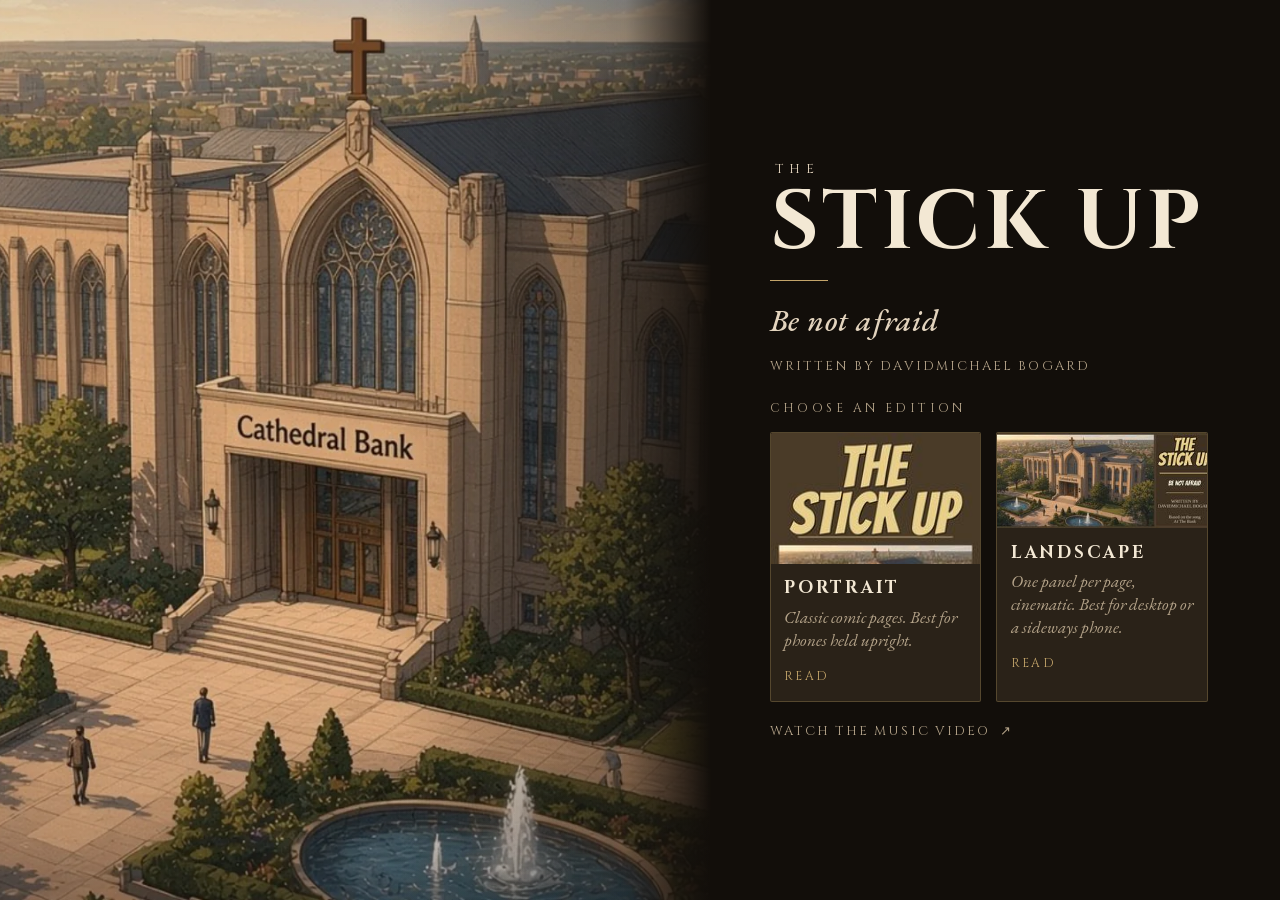
==== index.html @ e538132a "The Stick Up web reader" ====
<!DOCTYPE html>
<html lang="en">
<head>
  <meta charset="utf-8">
  <meta name="viewport" content="width=device-width, initial-scale=1">
  <title>The Stick Up — a comic by DMB</title>
  <meta name="description" content="The Stick Up, a comic book by DavidMichael Bogard. A companion to the song At The Bank by DMB. Be not afraid.">
  <meta name="theme-color" content="#120e0a">
  <meta name="author" content="DavidMichael Bogard">
  <link rel="icon" href="images/favicon.ico" sizes="any">
  <link rel="icon" type="image/png" sizes="32x32" href="images/favicon-32.png">
  <link rel="apple-touch-icon" href="images/apple-touch-icon.png">
  <link rel="stylesheet" href="css/site.css">

  <!-- Social preview image also lives at the relative path images/og-cover.jpg.
       Open Graph and Twitter cards require the absolute URL below. -->
  <meta property="og:type" content="website">
  <meta property="og:url" content="https://144davidmichael.github.io/the-stick-up/">
  <meta property="og:title" content="The Stick Up — a comic by DMB">
  <meta property="og:description" content="The Stick Up, a comic book by DavidMichael Bogard. A companion to the song At The Bank by DMB. Be not afraid.">
  <meta property="og:image" content="https://144davidmichael.github.io/the-stick-up/images/og-cover.jpg">
  <meta property="og:image:secure_url" content="https://144davidmichael.github.io/the-stick-up/images/og-cover.jpg">
  <meta property="og:image:type" content="image/jpeg">
  <meta property="og:image:width" content="1200">
  <meta property="og:image:height" content="630">
  <meta property="og:image:alt" content="Cathedral Bank at sunrise, with the title The Stick Up and the line Be not afraid.">
  <meta name="twitter:card" content="summary_large_image">
  <meta name="twitter:title" content="The Stick Up — a comic by DMB">
  <meta name="twitter:description" content="The Stick Up, a comic book by DavidMichael Bogard. A companion to the song At The Bank by DMB. Be not afraid.">
  <meta name="twitter:image" content="https://144davidmichael.github.io/the-stick-up/images/og-cover.jpg">
</head>
<body class="home">
  <div class="home-shell">
    <div class="home-hero">
      <picture>
        <source type="image/webp" srcset="images/hero-art.webp">
        <img
          src="images/hero-art.jpg"
          width="1800"
          height="1017"
          alt="Cathedral Bank at sunrise, the stone facade and fountains of the building where The Stick Up begins.">
      </picture>
    </div>

    <main class="home-panel">
      <header class="masthead">
        <p class="eyebrow">THE</p>
        <h1>STICK UP</h1>
        <hr class="rule">
        <p class="tagline">Be not afraid</p>
        <p class="byline">Written by DavidMichael Bogard</p>
      </header>

      <p class="choose-label" id="choose-label">Choose an edition</p>
      <div class="editions" role="list" aria-labelledby="choose-label">
        <a class="edition-card portrait" role="listitem" id="card-portrait" href="reader.html?edition=portrait">
          <div class="thumb">
            <img src="images/portrait/thumbs/page-01.jpg" width="200" height="310" alt="">
          </div>
          <div class="body">
            <h2>Portrait</h2>
            <p>Classic comic pages. Best for phones held upright.</p>
            <span class="cta" data-cta="portrait">Read</span>
          </div>
        </a>

        <a class="edition-card landscape" role="listitem" id="card-landscape" href="reader.html?edition=landscape">
          <div class="thumb">
            <img src="images/landscape/thumbs/page-01.jpg" width="320" height="134" alt="">
          </div>
          <div class="body">
            <h2>Landscape</h2>
            <p>One panel per page, cinematic. Best for desktop or a sideways phone.</p>
            <span class="cta" data-cta="landscape">Read</span>
          </div>
        </a>
      </div>

      <a class="video-link" href="https://youtu.be/ql3aMtpoIs8" rel="noopener noreferrer" target="_blank">
        Watch the music video <span class="arrow" aria-hidden="true">↗</span>
      </a>
    </main>
  </div>

  <script src="js/manifest.js" defer></script>
  <script src="js/home.js" defer></script>
</body>
</html>
---- css/site.css ----
/* The Stick Up — web reader
   Colors are taken from the comic cover (brown field #4a3b28, cream title). */

@font-face {
  font-family: "Cinzel";
  src: url("../fonts/cinzel-400.woff2") format("woff2");
  font-weight: 400;
  font-style: normal;
  font-display: swap;
}
@font-face {
  font-family: "Cinzel";
  src: url("../fonts/cinzel-700.woff2") format("woff2");
  font-weight: 700;
  font-style: normal;
  font-display: swap;
}
@font-face {
  font-family: "EB Garamond";
  src: url("../fonts/ebgaramond-400.woff2") format("woff2");
  font-weight: 400;
  font-style: normal;
  font-display: swap;
}
@font-face {
  font-family: "EB Garamond";
  src: url("../fonts/ebgaramond-500.woff2") format("woff2");
  font-weight: 500;
  font-style: normal;
  font-display: swap;
}
@font-face {
  font-family: "EB Garamond";
  src: url("../fonts/ebgaramond-italic-400.woff2") format("woff2");
  font-weight: 400;
  font-style: italic;
  font-display: swap;
}
@font-face {
  font-family: "EB Garamond";
  src: url("../fonts/ebgaramond-italic-500.woff2") format("woff2");
  font-weight: 500;
  font-style: italic;
  font-display: swap;
}

:root {
  --brown: #4a3b28;
  --brown-deep: #1c1710;
  --brown-ink: #120e0a;
  --brown-mid: #2a2218;
  --brown-soft: #3a2e20;
  --cream: #e3d4be;
  --cream-bright: #f3e8d4;
  --gold: #c4a56a;
  --gold-dim: #8a7348;
  --muted: #b5a48a;
  --rule: #c4a56a;
  --focus: #e8d5a3;
  --danger-soft: #c9b48a;
  --font-display: "Cinzel", "Palatino Linotype", Palatino, "Times New Roman", serif;
  --font-body: "EB Garamond", "Palatino Linotype", Palatino, "Times New Roman", serif;
  --chrome-h: 3.15rem;
  --shadow: 0 18px 50px rgba(0, 0, 0, 0.45);
  color-scheme: dark;
}

*,
*::before,
*::after { box-sizing: border-box; }

html, body {
  margin: 0;
  padding: 0;
  min-height: 100%;
  background: var(--brown-ink);
  color: var(--cream);
  font-family: var(--font-body);
  font-weight: 400;
  font-size: 18px;
  line-height: 1.45;
  -webkit-text-size-adjust: 100%;
  text-rendering: optimizeLegibility;
}

img { max-width: 100%; height: auto; display: block; }
button, a { -webkit-tap-highlight-color: transparent; }

a {
  color: var(--cream);
  text-decoration-thickness: 1px;
  text-underline-offset: 0.22em;
  text-decoration-color: transparent;
}
a:hover { text-decoration-color: var(--gold); color: var(--cream-bright); }

:focus-visible {
  outline: 2px solid var(--focus);
  outline-offset: 3px;
}

.visually-hidden {
  position: absolute;
  width: 1px;
  height: 1px;
  padding: 0;
  margin: -1px;
  overflow: hidden;
  clip: rect(0, 0, 0, 0);
  white-space: nowrap;
  border: 0;
}

/* ───────── Title screen ───────── */

body.home {
  min-height: 100dvh;
  background: var(--brown-ink);
}

.home-shell {
  min-height: 100dvh;
  display: grid;
  grid-template-rows: auto 1fr;
}

@media (min-width: 960px) {
  .home-shell {
    grid-template-rows: none;
    grid-template-columns: 1.25fr 1fr;
    min-height: 100dvh;
  }
}

.home-hero {
  position: relative;
  overflow: hidden;
  background: var(--brown-deep);
  height: 32vh;
  min-height: 11rem;
  max-height: 18rem;
}

.home-hero picture,
.home-hero img {
  position: absolute;
  inset: 0;
  width: 100%;
  height: 100%;
  object-fit: cover;
  object-position: center 58%;
}

/* Soft vignette so the art sits in the page rather than blowing out the edge */
.home-hero::after {
  content: "";
  position: absolute;
  inset: 0;
  pointer-events: none;
  background:
    linear-gradient(to bottom, rgba(18, 14, 10, 0.15), transparent 22%, transparent 70%, rgba(18, 14, 10, 0.55)),
    linear-gradient(to right, rgba(18, 14, 10, 0.2), transparent 18%, transparent 82%, rgba(18, 14, 10, 0.35));
}

@media (min-width: 960px) {
  .home-hero { height: 100dvh; min-height: 0; max-height: none; }
  .home-hero img { object-position: center center; }
  .home-hero::after {
    background:
      linear-gradient(to right, transparent 55%, rgba(18, 14, 10, 0.35) 88%, var(--brown-ink) 100%),
      linear-gradient(to bottom, rgba(18, 14, 10, 0.12), transparent 20%, transparent 80%, rgba(18, 14, 10, 0.2));
  }
}

.home-panel {
  display: flex;
  flex-direction: column;
  justify-content: center;
  padding: 1.25rem 1.25rem 1.75rem;
  padding-left: max(1.5rem, env(safe-area-inset-left));
  padding-right: max(1.5rem, env(safe-area-inset-right));
  padding-bottom: max(2.25rem, env(safe-area-inset-bottom));
  background: var(--brown-ink);
}

@media (min-width: 960px) {
  .home-panel {
    padding: 3.5rem 4rem 3.5rem 3.25rem;
  }
}

.masthead {
  margin: 0 0 1.35rem;
}

.masthead .eyebrow {
  margin: 0 0 0.35rem;
  font-family: var(--font-display);
  font-weight: 400;
  font-size: 0.72rem;
  letter-spacing: 0.42em;
  text-indent: 0.42em;
  color: var(--cream);
}

.masthead h1 {
  margin: 0;
  font-family: var(--font-display);
  font-weight: 700;
  font-size: clamp(2.55rem, 9vw, 4.6rem);
  line-height: 0.92;
  letter-spacing: 0.045em;
  color: var(--cream-bright);
  text-wrap: balance;
}

.masthead .rule {
  display: block;
  width: 3.25rem;
  height: 1px;
  margin: 1.05rem 0 0.95rem;
  background: var(--gold);
  border: 0;
}

.masthead .tagline {
  margin: 0;
  font-family: var(--font-body);
  font-style: italic;
  font-weight: 500;
  font-size: clamp(1.25rem, 3.2vw, 1.7rem);
  letter-spacing: 0.02em;
  color: var(--cream);
}

.masthead .byline {
  margin: 0.85rem 0 0;
  font-family: var(--font-display);
  font-weight: 400;
  font-size: 0.72rem;
  letter-spacing: 0.16em;
  text-transform: uppercase;
  color: var(--muted);
}

.choose-label {
  margin: 0 0 0.75rem;
  font-family: var(--font-display);
  font-weight: 400;
  font-size: 0.68rem;
  letter-spacing: 0.28em;
  text-transform: uppercase;
  color: var(--muted);
}

.editions {
  display: grid;
  gap: 0.85rem;
}

.editions { grid-template-columns: 1fr 1fr; }

@media (max-width: 379px) {
  .editions { grid-template-columns: 1fr; }
}

@media (min-width: 960px) and (max-width: 1100px) {
  .editions { grid-template-columns: 1fr; }
}

.edition-card {
  display: flex;
  flex-direction: column;
  text-decoration: none;
  color: inherit;
  background: var(--brown-mid);
  border: 1px solid rgba(196, 165, 106, 0.28);
  border-radius: 2px;
  overflow: hidden;
  transition: border-color 0.2s ease, background 0.2s ease, transform 0.2s ease;
}

.edition-card:hover,
.edition-card:focus-visible {
  border-color: var(--gold);
  background: var(--brown-soft);
  color: inherit;
  text-decoration: none;
  transform: translateY(-1px);
}

.edition-card .thumb {
  position: relative;
  background: #000;
  aspect-ratio: 16 / 10;
  overflow: hidden;
}

.edition-card .thumb img {
  position: absolute;
  inset: 0;
  width: 100%;
  height: 100%;
  max-width: none;
  object-fit: cover;
  object-position: center top;
}

.edition-card.portrait .thumb img { object-position: center top; }
.edition-card.landscape .thumb { aspect-ratio: 2.2 / 1; }

.edition-card .body {
  padding: 0.7rem 0.75rem 0.85rem;
  display: flex;
  flex-direction: column;
  gap: 0.25rem;
  flex: 1;
}

.edition-card h2 {
  margin: 0;
  font-family: var(--font-display);
  font-weight: 700;
  font-size: 0.95rem;
  letter-spacing: 0.16em;
  text-transform: uppercase;
  color: var(--cream-bright);
}

.edition-card p {
  margin: 0;
  font-style: italic;
  font-size: 0.95rem;
  color: var(--muted);
  line-height: 1.35;
}

.edition-card .cta {
  margin-top: 0.65rem;
  font-family: var(--font-display);
  font-weight: 400;
  font-size: 0.68rem;
  letter-spacing: 0.18em;
  text-transform: uppercase;
  color: var(--gold);
}

.video-link {
  margin: 1.1rem 0 0;
  font-family: var(--font-display);
  font-weight: 400;
  font-size: 0.72rem;
  letter-spacing: 0.16em;
  text-transform: uppercase;
  color: var(--muted);
  text-decoration-color: transparent;
  width: fit-content;
}

.video-link:hover { color: var(--cream-bright); text-decoration-color: var(--gold); }

.video-link .arrow { margin-left: 0.35em; }

/* ───────── Reader ───────── */

body.reader {
  height: 100dvh;
  overflow: hidden;
  background: #000;
  touch-action: manipulation;
}

/* Allow native pinch-zoom: don't lock the viewport or the page with pinch-blocking touch-action on the document.
   manipulation is only on chrome buttons; the stage itself uses pan-x pan-y pinch-zoom. */
body.reader {
  touch-action: pan-x pan-y pinch-zoom;
}

.reader-app {
  position: relative;
  height: 100dvh;
  display: grid;
  grid-template-rows: 1fr;
  background: #050403;
}

.chrome {
  position: absolute;
  left: 0;
  right: 0;
  display: flex;
  align-items: center;
  gap: 0.35rem;
  height: calc(var(--chrome-h) + env(safe-area-inset-top, 0px));
  padding: env(safe-area-inset-top, 0px) 0.4rem 0;
  padding-left: max(0.4rem, env(safe-area-inset-left));
  padding-right: max(0.4rem, env(safe-area-inset-right));
  background: linear-gradient(to bottom, rgba(18, 14, 10, 0.96), rgba(18, 14, 10, 0.92));
  color: var(--cream);
  z-index: 20;
  transition: transform 0.28s ease, opacity 0.28s ease;
}

.chrome.top { top: 0; }

.chrome.bottom {
  top: auto;
  bottom: 0;
  height: calc(var(--chrome-h) + env(safe-area-inset-bottom, 0px));
  padding: 0 0.4rem env(safe-area-inset-bottom, 0px);
  background: linear-gradient(to top, rgba(18, 14, 10, 0.96), rgba(18, 14, 10, 0.92));
}

body.reader.chrome-hidden .chrome.top { transform: translateY(-100%); }
body.reader.chrome-hidden .chrome.bottom { transform: translateY(100%); }

.icon-btn,
.text-btn {
  appearance: none;
  background: transparent;
  border: 0;
  color: var(--cream);
  font-family: var(--font-display);
  font-size: 0.68rem;
  letter-spacing: 0.14em;
  text-transform: uppercase;
  cursor: pointer;
  display: inline-flex;
  align-items: center;
  justify-content: center;
  gap: 0.4rem;
  min-width: 2.6rem;
  min-height: 2.6rem;
  padding: 0 0.55rem;
  border-radius: 2px;
}

.icon-btn:hover,
.text-btn:hover { color: var(--cream-bright); background: rgba(227, 212, 190, 0.06); }

.icon-btn svg {
  width: 1.25rem;
  height: 1.25rem;
  stroke: currentColor;
  fill: none;
  stroke-width: 1.6;
  stroke-linecap: round;
  stroke-linejoin: round;
}

.chrome .title-link {
  font-family: var(--font-display);
  font-weight: 700;
  font-size: 0.72rem;
  letter-spacing: 0.16em;
  text-transform: uppercase;
  text-decoration: none;
  color: var(--cream);
  margin-right: auto;
  padding: 0.3rem 0.4rem;
  white-space: nowrap;
  overflow: hidden;
  text-overflow: ellipsis;
}

.chrome .title-link:hover { color: var(--cream-bright); }

.chrome .spacer { flex: 1; }

.page-meter {
  font-family: var(--font-display);
  font-size: 0.68rem;
  letter-spacing: 0.16em;
  text-transform: uppercase;
  color: var(--muted);
  min-width: 7.5rem;
  text-align: center;
  font-variant-numeric: tabular-nums;
}

.stage {
  position: relative;
  min-height: 0;
  display: flex;
  align-items: center;
  justify-content: center;
  background: #050403;
  touch-action: pan-x pan-y pinch-zoom;
  padding-top: calc(var(--chrome-h) + env(safe-area-inset-top, 0px));
  padding-bottom: calc(var(--chrome-h) + env(safe-area-inset-bottom, 0px));
}

.page-frame {
  position: relative;
  width: 100%;
  height: 100%;
  overflow: hidden;
}

.page-frame picture {
  position: absolute;
  inset: 0;
  display: block;
}

.page-frame img {
  position: absolute;
  inset: 0;
  width: 100%;
  height: 100%;
  max-width: 100%;
  max-height: 100%;
  object-fit: contain;
  object-position: center center;
  user-select: none;
  -webkit-user-drag: none;
}

/* Click / tap zones */
.hotspot {
  position: absolute;
  top: 0;
  bottom: 0;
  width: 28%;
  appearance: none;
  background: transparent;
  border: 0;
  padding: 0;
  cursor: pointer;
  z-index: 5;
}
.hotspot-prev { left: 0; }
.hotspot-next { right: 0; }
.hotspot-toggle {
  left: 28%;
  width: 44%;
  cursor: default;
}

.hotspot:disabled { cursor: default; }

.hotspot:focus-visible { outline-offset: -4px; }

/* Rotate hint */
.hint {
  position: absolute;
  left: 50%;
  bottom: calc(var(--chrome-h) + env(safe-area-inset-bottom, 0px) + 0.6rem);
  transform: translateX(-50%);
  z-index: 8;
  margin: 0;
  padding: 0.4rem 0.75rem;
  font-family: var(--font-body);
  font-style: italic;
  font-size: 0.9rem;
  color: var(--cream);
  background: rgba(18, 14, 10, 0.78);
  border: 1px solid rgba(196, 165, 106, 0.3);
  border-radius: 2px;
  pointer-events: none;
  opacity: 0;
  transition: opacity 0.3s ease;
}

.hint.visible { opacity: 1; }

@media (min-width: 700px), (orientation: landscape) {
  .hint { display: none; }
}

/* Thumbnails drawer */
.thumbs {
  position: absolute;
  left: 0;
  right: 0;
  bottom: 0;
  z-index: 30;
  max-height: min(52dvh, 28rem);
  display: flex;
  flex-direction: column;
  background: rgba(18, 14, 10, 0.96);
  border-top: 1px solid rgba(196, 165, 106, 0.28);
  transform: translateY(110%);
  transition: transform 0.28s ease;
  padding-bottom: env(safe-area-inset-bottom, 0px);
}

.thumbs.open { transform: translateY(0); }

.thumbs-head {
  display: flex;
  align-items: center;
  justify-content: space-between;
  padding: 0.45rem 0.7rem 0.3rem;
  font-family: var(--font-display);
  font-size: 0.68rem;
  letter-spacing: 0.2em;
  text-transform: uppercase;
  color: var(--muted);
}

.thumbs-grid {
  overflow: auto;
  display: grid;
  gap: 0.5rem;
  padding: 0.4rem 0.7rem 0.9rem;
  grid-template-columns: repeat(auto-fill, minmax(5.2rem, 1fr));
}

body.reader[data-edition="landscape"] .thumbs-grid {
  grid-template-columns: repeat(auto-fill, minmax(7.4rem, 1fr));
}

.thumbs-grid button {
  appearance: none;
  background: #000;
  border: 1px solid rgba(227, 212, 190, 0.18);
  padding: 0;
  cursor: pointer;
  border-radius: 1px;
  overflow: hidden;
  position: relative;
}

.thumbs-grid button[aria-current="true"] {
  border-color: var(--gold);
  box-shadow: 0 0 0 1px var(--gold);
}

.thumbs-grid img {
  width: 100%;
  height: auto;
  aspect-ratio: 1325 / 2050;
  object-fit: cover;
  object-position: center top;
}

body.reader[data-edition="landscape"] .thumbs-grid img {
  aspect-ratio: 2449 / 1029;
}

.thumbs-grid .num {
  position: absolute;
  right: 0.2rem;
  bottom: 0.15rem;
  font-family: var(--font-display);
  font-size: 0.58rem;
  letter-spacing: 0.08em;
  color: var(--cream);
  background: rgba(18, 14, 10, 0.7);
  padding: 0.05rem 0.25rem;
}

/* Reduced motion */
@media (prefers-reduced-motion: reduce) {
  *, *::before, *::after {
    transition: none !important;
    animation: none !important;
  }
}

/* Print: just the current page */
@media print {
  .chrome, .hotspot, .thumbs, .hint { display: none !important; }
  body.reader, .reader-app, .stage, .page-frame { height: auto; background: #fff; }
  .page-frame img { box-shadow: none; max-height: none; }
}
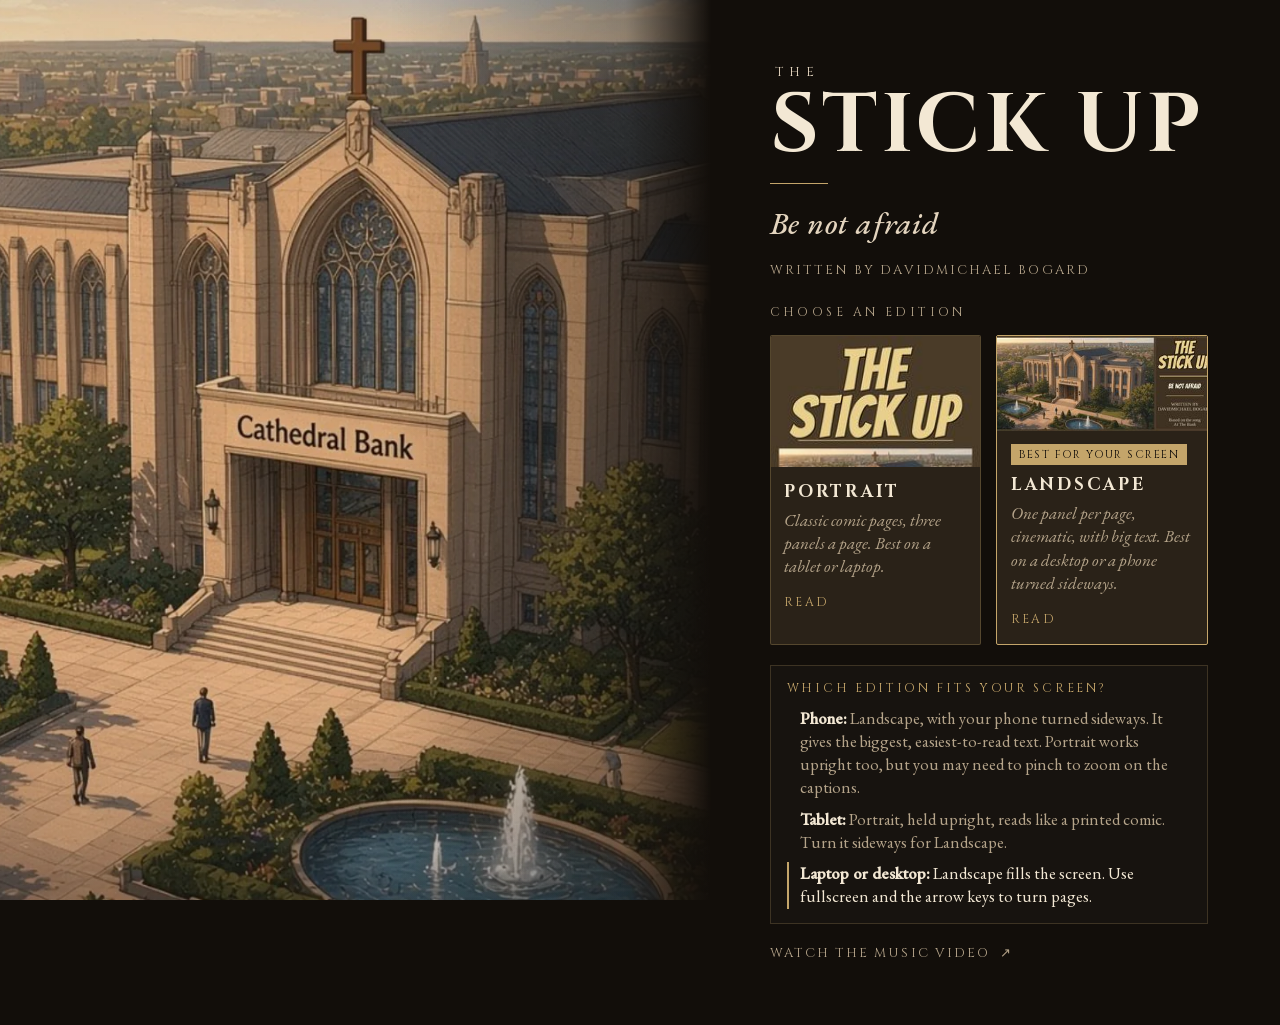
==== commit b984fb1c: "Add device guide and best-for-your-screen badge" ====
--- a/index.html
+++ b/index.html
@@ -59,7 +59,7 @@
           </div>
           <div class="body">
             <h2>Portrait</h2>
-            <p>Classic comic pages. Best for phones held upright.</p>
+            <p>Classic comic pages, three panels a page. Best on a tablet or laptop.</p>
             <span class="cta" data-cta="portrait">Read</span>
           </div>
         </a>
@@ -70,11 +70,20 @@
           </div>
           <div class="body">
             <h2>Landscape</h2>
-            <p>One panel per page, cinematic. Best for desktop or a sideways phone.</p>
+            <p>One panel per page, cinematic, with big text. Best on a desktop or a phone turned sideways.</p>
             <span class="cta" data-cta="landscape">Read</span>
           </div>
         </a>
       </div>
+
+      <section class="device-guide" aria-labelledby="guide-title">
+        <p class="guide-title" id="guide-title">Which edition fits your screen?</p>
+        <ul>
+          <li data-device="phone"><strong>Phone:</strong> Landscape, with your phone turned sideways. It gives the biggest, easiest-to-read text. Portrait works upright too, but you may need to pinch to zoom on the captions.</li>
+          <li data-device="tablet"><strong>Tablet:</strong> Portrait, held upright, reads like a printed comic. Turn it sideways for Landscape.</li>
+          <li data-device="desktop"><strong>Laptop or desktop:</strong> Landscape fills the screen. Use fullscreen and the arrow keys to turn pages.</li>
+        </ul>
+      </section>
 
       <a class="video-link" href="https://youtu.be/ql3aMtpoIs8" rel="noopener noreferrer" target="_blank">
         Watch the music video <span class="arrow" aria-hidden="true">↗</span>
--- a/css/site.css
+++ b/css/site.css
@@ -665,3 +665,36 @@
   body.reader, .reader-app, .stage, .page-frame { height: auto; background: #fff; }
   .page-frame img { box-shadow: none; max-height: none; }
 }
+
+
+/* Device guide */
+.device-guide {
+  margin: 1.1rem 0 0;
+  padding: 0.8rem 0.9rem;
+  border: 1px solid rgba(196, 165, 106, 0.22);
+  background: rgba(255, 255, 255, 0.02);
+}
+.device-guide .guide-title {
+  margin: 0 0 0.5rem;
+  font-family: var(--font-display);
+  font-size: 0.68rem;
+  letter-spacing: 0.22em;
+  text-transform: uppercase;
+  color: var(--gold);
+}
+.device-guide ul { margin: 0; padding: 0; list-style: none; display: grid; gap: 0.45rem; }
+.device-guide li { font-size: 0.92rem; line-height: 1.4; color: var(--muted); padding-left: 0.6rem; border-left: 2px solid transparent; }
+.device-guide li strong { color: var(--cream-bright); font-weight: 600; }
+.device-guide li.is-you { border-left-color: var(--gold); color: var(--cream-bright); }
+.edition-card.is-recommended { border-color: var(--gold); }
+.rec-badge {
+  align-self: flex-start;
+  margin-bottom: 0.2rem;
+  padding: 0.15rem 0.45rem;
+  font-family: var(--font-display);
+  font-size: 0.6rem;
+  letter-spacing: 0.14em;
+  text-transform: uppercase;
+  color: #120e0a;
+  background: var(--gold);
+}
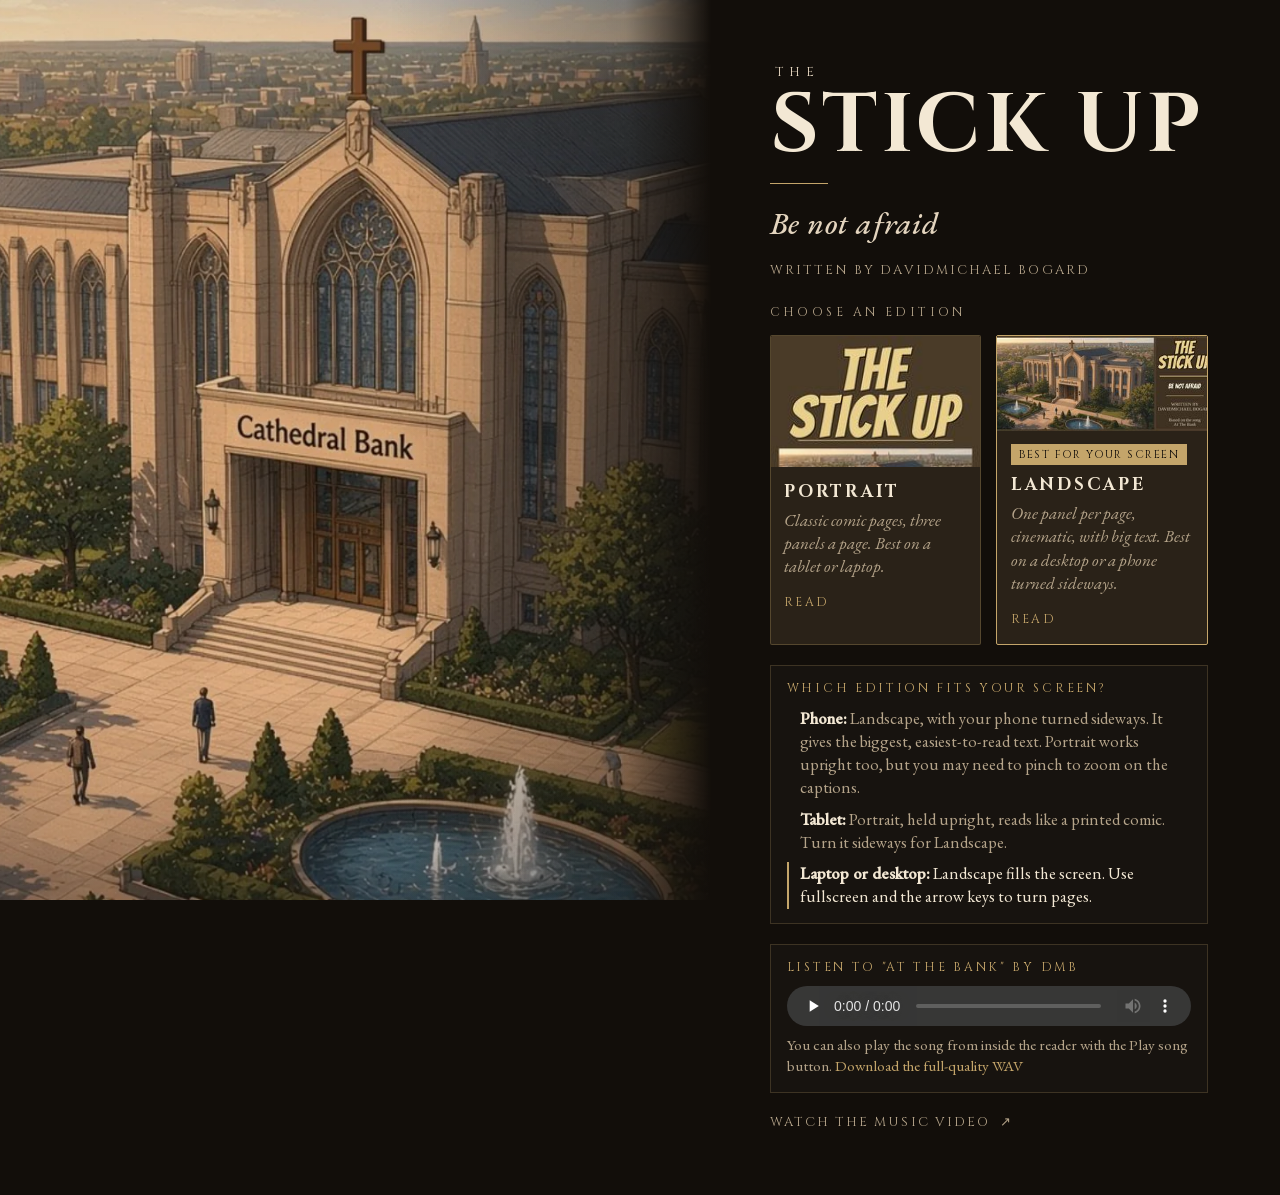
==== commit c8d066f0: "Add song player (MP3 stream) and full-quality WAV download" ====
--- a/index.html
+++ b/index.html
@@ -85,6 +85,12 @@
         </ul>
       </section>
 
+      <section class="listen" aria-labelledby="listen-title">
+        <p class="guide-title" id="listen-title">Listen to "At The Bank" by DMB</p>
+        <audio controls preload="none" src="audio/at-the-bank.mp3"></audio>
+        <p class="listen-note">You can also play the song from inside the reader with the Play song button. <a href="audio/At-The-Bank-DMB.wav" download>Download the full-quality WAV</a></p>
+      </section>
+
       <a class="video-link" href="https://youtu.be/ql3aMtpoIs8" rel="noopener noreferrer" target="_blank">
         Watch the music video <span class="arrow" aria-hidden="true">↗</span>
       </a>
--- a/css/site.css
+++ b/css/site.css
@@ -674,7 +674,7 @@
   border: 1px solid rgba(196, 165, 106, 0.22);
   background: rgba(255, 255, 255, 0.02);
 }
-.device-guide .guide-title {
+.device-guide .guide-title, .listen .guide-title {
   margin: 0 0 0.5rem;
   font-family: var(--font-display);
   font-size: 0.68rem;
@@ -698,3 +698,17 @@
   color: #120e0a;
   background: var(--gold);
 }
+
+
+/* Song player */
+.song-btn { display: inline-flex; align-items: center; gap: 0.4rem; }
+.song-btn svg { width: 16px; height: 16px; fill: currentColor; stroke: currentColor; stroke-width: 2.5; }
+.song-btn .ic-pause { display: none; fill: none; }
+.song-btn.is-playing .ic-play { display: none; }
+.song-btn.is-playing .ic-pause { display: inline; }
+.song-btn.is-playing { color: var(--gold); }
+@media (max-width: 420px) { .song-btn .song-label { display: none; } }
+.listen { margin: 1.1rem 0 0; padding: 0.8rem 0.9rem; border: 1px solid rgba(196, 165, 106, 0.22); background: rgba(255,255,255,0.02); }
+.listen audio { width: 100%; height: 40px; display: block; }
+.listen-note { margin: 0.5rem 0 0; font-size: 0.85rem; line-height: 1.4; color: var(--muted); }
+.listen-note a { color: var(--gold); }
